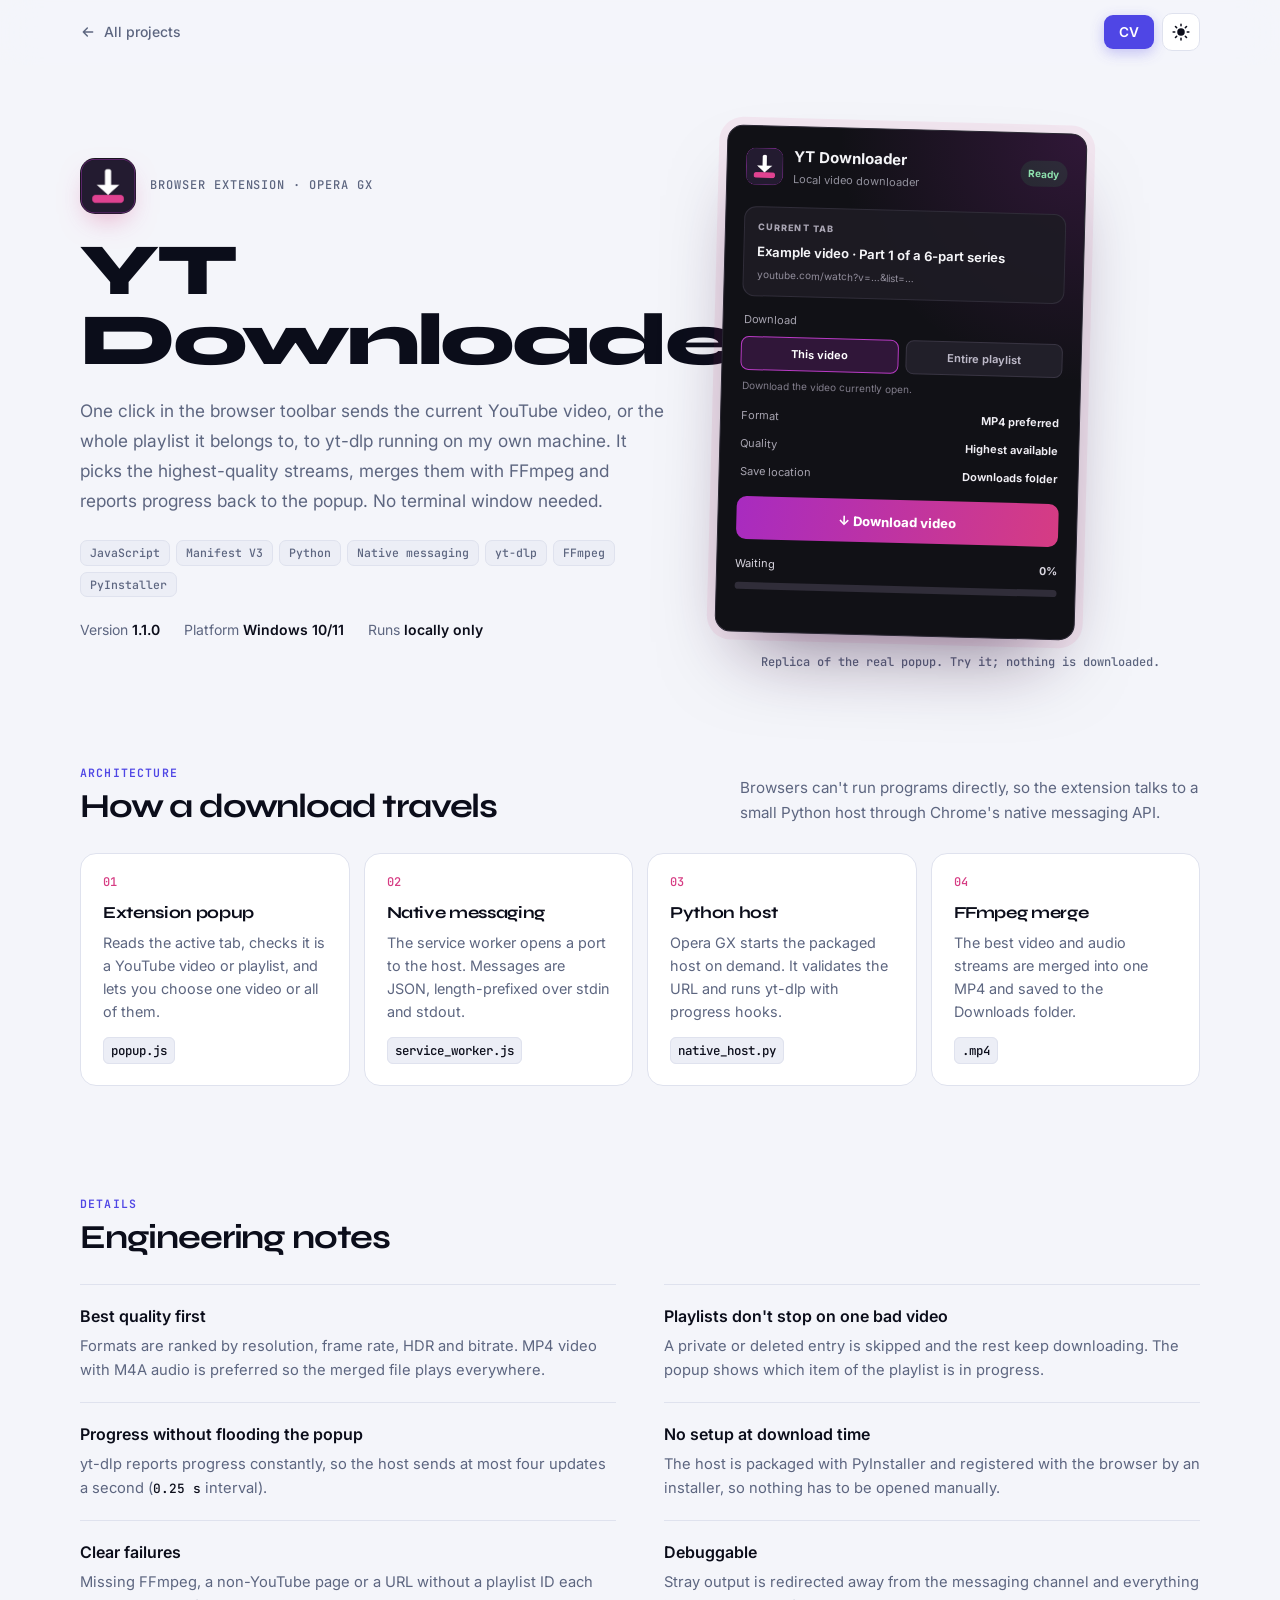
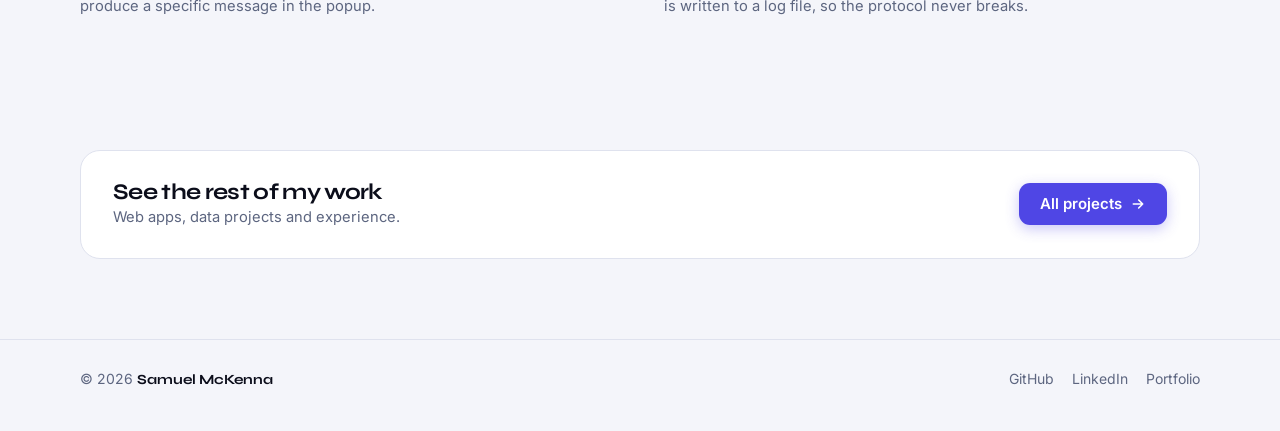
==== projects/yt-downloader.html @ ff686c4a "first commit" ====
<!DOCTYPE html>
<html lang="en">
<head>
<meta charset="UTF-8">
<meta name="viewport" content="width=device-width, initial-scale=1, viewport-fit=cover">
<title>YT Downloader</title>
<meta name="claude:viewport-fit-sides" content="cover">
<meta name="description" content="YT Downloader: an Opera GX extension by Samuel McKenna that downloads YouTube videos and playlists through yt-dlp.">
<link rel="icon" href="../assets/yt-downloader-icon.png">
<script>
  (function () {
    var r = document.documentElement, t = null;
    r.classList.add("js");
    try { t = localStorage.getItem("theme"); } catch (e) {}
    r.dataset.theme = t || r.dataset.theme || (matchMedia("(prefers-color-scheme: dark)").matches ? "dark" : "light");
  })();
</script>
<link rel="preconnect" href="https://fonts.googleapis.com">
<link rel="preconnect" href="https://fonts.gstatic.com" crossorigin>
<link rel="stylesheet" href="https://fonts.googleapis.com/css2?family=Syne:wght@600;700;800&family=Inter:wght@400;500;600&family=JetBrains+Mono:wght@400;500&display=swap">
<link rel="stylesheet" href="../assets/site.css">
<style>
  .page { --c: #D63C83; }
  .back {
    display: inline-flex; align-items: center; gap: 8px;
    font-size: .875rem; font-weight: 500; color: var(--muted); text-decoration: none;
    transition: color .2s;
  }
  .back svg { transition: transform .35s var(--ease-out); }
  .back:hover { color: var(--fg); }
  .back:hover svg { transform: translateX(-3px); }

  .p-hero {
    display: grid; grid-template-columns: minmax(0, 1.1fr) minmax(0, .9fr); gap: 56px; align-items: center;
    padding-block: 64px 40px;
  }
  @media (max-width: 900px) { .p-hero { grid-template-columns: 1fr; gap: 40px; padding-block: 40px 24px; } }
  .p-id { display: flex; align-items: center; gap: 14px; margin-bottom: 22px; }
  .p-id img { width: 56px; height: 56px; border-radius: 15px; box-shadow: 0 12px 30px -12px rgba(214, 60, 131, .6); }
  .p-kind { font: 500 .75rem/1.4 var(--font-m); letter-spacing: .08em; text-transform: uppercase; color: var(--muted); }
  .p-title { font: 800 clamp(2.6rem, 7vw, 4.6rem)/.95 var(--font-d); letter-spacing: -.045em; margin-bottom: 20px; }
  .p-lede { color: var(--muted); font-size: 1.08rem; line-height: 1.75; max-width: 54ch; margin-bottom: 24px; }
  .p-meta { display: flex; flex-wrap: wrap; gap: 8px 24px; font-size: .875rem; color: var(--muted); margin-top: 22px; }
  .p-meta b { color: var(--fg); font-weight: 600; }

  /* Full-size replica of the real popup (fixed dark look, as shipped) */
  .popup {
    width: 100%; max-width: 360px; justify-self: center;
    padding: 18px; border-radius: 16px; color: #F4F4F7; font-size: 12px;
    font-family: Inter, "Segoe UI", Arial, sans-serif;
    background: radial-gradient(circle at 100% 0%, rgba(173, 48, 191, .2), transparent 40%), #111116;
    border: 1px solid #2A2733;
    box-shadow: 0 40px 80px -30px rgba(40, 10, 50, .55), 0 0 0 8px color-mix(in srgb, var(--c) 8%, transparent);
    transform: rotate(1.5deg);
    transition: transform .8s var(--ease-out);
  }
  .popup:hover { transform: rotate(0) translateY(-4px); }
  .pp-head { display: flex; align-items: center; justify-content: space-between; }
  .pp-brand { display: flex; gap: 10px; align-items: center; }
  .pp-brand img { width: 38px; height: 38px; border-radius: 11px; }
  .pp-brand b { display: block; font-size: 15px; }
  .pp-brand span { color: #92919D; font-size: 11px; }
  .pp-conn { padding: 5px 8px; border-radius: 20px; font-size: 10px; font-weight: 700; color: #8DE0AD; background: rgba(54, 155, 91, .15); }
  .pp-video { margin-top: 18px; padding: 13px; border: 1px solid #302D39; border-radius: 12px; background: rgba(29, 27, 36, .9); }
  .pp-eyebrow { color: #A7A3B1; font-size: 9px; font-weight: 800; letter-spacing: 1.1px; }
  .pp-vtitle { margin-top: 8px; font-size: 13px; font-weight: 650; line-height: 1.45; }
  .pp-url { margin-top: 5px; color: #918D9B; font-size: 10px; overflow: hidden; text-overflow: ellipsis; white-space: nowrap; }
  .pp-modeh { margin: 15px 0 8px 2px; color: #A7A4B0; font-size: 11px; }
  .pp-modes { display: grid; grid-template-columns: 1fr 1fr; gap: 7px; }
  .pp-modes button {
    min-height: 34px; border: 1px solid #393543; border-radius: 8px; background: #211F29;
    color: #BCB8C7; font-family: inherit; font-size: 11px; font-weight: 650; cursor: pointer; transition: all .25s var(--ease-out);
  }
  .pp-modes button[aria-pressed="true"] { border-color: #B83BC4; background: rgba(168, 43, 192, .2); color: #FFF; }
  .pp-hint { margin: 7px 2px 0; color: #817D8B; font-size: 10px; min-height: 14px; }
  .pp-settings { display: grid; gap: 10px; margin: 14px 2px 16px; }
  .pp-row { display: flex; justify-content: space-between; color: #A7A4B0; font-size: 11px; }
  .pp-row b { color: #F0EEF4; font-weight: 650; }
  .pp-btn {
    width: 100%; min-height: 43px; border: 0; border-radius: 10px; cursor: pointer;
    background: linear-gradient(100deg, #A82BC0, #D63C83); color: #FFF; font-family: inherit; font-size: 13px; font-weight: 750;
    transition: filter .2s, transform .2s var(--ease-out);
  }
  .pp-btn:hover { filter: brightness(1.12); transform: translateY(-1px); }
  .pp-prog { margin-top: 16px; }
  .pp-ph { display: flex; justify-content: space-between; color: #D9D6E0; font-size: 11px; font-variant-numeric: tabular-nums; }
  .pp-track { height: 7px; margin-top: 9px; border-radius: 20px; background: #302D39; overflow: hidden; }
  .pp-bar { height: 100%; width: 0; border-radius: inherit; background: linear-gradient(90deg, #A82BC0, #E34B86); transition: width .25s linear; }
  .pp-note { margin-top: 10px; color: #918D9B; font-size: 10px; min-height: 14px; }
  .demo-cap { text-align: center; font: 500 .75rem/1.4 var(--font-m); color: var(--muted); margin-top: 18px; }

  /* Flow */
  .flow { list-style: none; display: grid; grid-template-columns: repeat(4, minmax(0, 1fr)); gap: 14px; counter-reset: step; }
  @media (max-width: 900px) { .flow { grid-template-columns: repeat(2, minmax(0, 1fr)); } }
  @media (max-width: 560px) { .flow { grid-template-columns: 1fr; } }
  .flow li {
    position: relative; counter-increment: step;
    padding: 22px; border-radius: var(--radius);
    background: var(--surface); border: 1px solid var(--border);
    transition: transform .5s var(--ease-out), border-color .3s;
  }
  .flow li:hover { transform: translateY(-4px); border-color: color-mix(in srgb, var(--c) 45%, var(--border)); }
  .flow li::before { content: counter(step, decimal-leading-zero); display: block; font: 500 .75rem/1 var(--font-m); color: var(--c); margin-bottom: 14px; }
  .flow h3 { font: 700 1.05rem/1.25 var(--font-d); letter-spacing: -.02em; margin-bottom: 8px; }
  .flow p { color: var(--muted); font-size: .9rem; line-height: 1.6; margin-bottom: 14px; }
  .flow code { font: 500 .78rem/1 var(--font-m); color: var(--fg); background: var(--surface-2); border: 1px solid var(--border); padding: 4px 7px; border-radius: 6px; }

  .notes { display: grid; grid-template-columns: repeat(2, minmax(0, 1fr)); gap: 0 48px; }
  @media (max-width: 760px) { .notes { grid-template-columns: 1fr; } }
  .note { padding-block: 20px; border-top: 1px solid var(--border); }
  .note h3 { font: 600 1rem/1.4 var(--font-b); margin-bottom: 6px; }
  .note p { color: var(--muted); font-size: .92rem; line-height: 1.65; max-width: 60ch; }
  .note code { font: 500 .8rem/1 var(--font-m); color: var(--fg); }

  .next {
    display: flex; align-items: center; justify-content: space-between; gap: 20px; flex-wrap: wrap;
    padding: 28px 32px; border-radius: 20px; background: var(--surface); border: 1px solid var(--border);
  }
  .next h2 { font: 700 1.4rem/1.2 var(--font-d); letter-spacing: -.03em; }
  .next p { color: var(--muted); font-size: .92rem; }
</style>
</head>
<body class="page">

<nav class="nav">
  <div class="c nav-row">
    <a class="back" href="../index.html#projects">
      <svg width="16" height="16" viewBox="0 0 24 24" fill="none" stroke="currentColor" stroke-width="2.2" stroke-linecap="round" stroke-linejoin="round"><path d="M19 12H5M11 18l-6-6 6-6"/></svg>
      All projects
    </a>
    <div class="nav-right">
      <a class="btn btn-primary btn-sm" href="../cv/Samuel-McKenna-CV.pdf" target="_blank" rel="noopener">CV</a>
      <button class="theme-toggle" id="themeToggle" type="button" aria-label="Switch theme">
        <svg width="18" height="18" viewBox="0 0 24 24" aria-hidden="true">
          <mask id="tt-mask"><rect width="24" height="24" fill="#fff"/><circle class="tt-cut" cx="17" cy="7" r="7" fill="#000"/></mask>
          <circle class="tt-core" cx="12" cy="12" r="5" fill="currentColor" mask="url(#tt-mask)"/>
          <g class="tt-rays" stroke="currentColor" stroke-width="2" stroke-linecap="round" fill="none">
            <path d="M12 1.5v2.2M12 20.3v2.2M1.5 12h2.2M20.3 12h2.2M4.6 4.6l1.6 1.6M17.8 17.8l1.6 1.6M4.6 19.4l1.6-1.6M17.8 6.2l1.6-1.6"/>
          </g>
        </svg>
      </button>
    </div>
  </div>
</nav>

<header class="c p-hero">
  <div>
    <div class="p-id reveal" style="--d:0">
      <img src="../assets/yt-downloader-icon.png" alt="">
      <span class="p-kind">Browser extension · Opera GX</span>
    </div>
    <h1 class="p-title reveal" style="--d:1">YT Downloader</h1>
    <p class="p-lede reveal" style="--d:2">
      One click in the browser toolbar sends the current YouTube video, or the whole playlist it belongs to,
      to yt-dlp running on my own machine. It picks the highest-quality streams, merges them with FFmpeg and
      reports progress back to the popup. No terminal window needed.
    </p>
    <div class="reveal" style="--d:3">
      <div class="chips">
        <span class="chip">JavaScript</span><span class="chip">Manifest V3</span><span class="chip">Python</span>
        <span class="chip">Native messaging</span><span class="chip">yt-dlp</span><span class="chip">FFmpeg</span><span class="chip">PyInstaller</span>
      </div>
      <div class="p-meta">
        <span>Version <b>1.1.0</b></span>
        <span>Platform <b>Windows 10/11</b></span>
        <span>Runs <b>locally only</b></span>
      </div>
    </div>
  </div>

  <div class="reveal" style="--d:2">
    <div class="popup" aria-label="Interactive replica of the extension popup">
      <div class="pp-head">
        <div class="pp-brand"><img src="../assets/yt-downloader-icon.png" alt=""><div><b>YT Downloader</b><span>Local video downloader</span></div></div>
        <span class="pp-conn">Ready</span>
      </div>
      <div class="pp-video">
        <div class="pp-eyebrow">CURRENT TAB</div>
        <div class="pp-vtitle">Example video · Part 1 of a 6-part series</div>
        <div class="pp-url">youtube.com/watch?v=…&amp;list=…</div>
      </div>
      <div class="pp-modeh">Download</div>
      <div class="pp-modes" role="group" aria-label="Download mode">
        <button type="button" id="ppVideo" aria-pressed="true">This video</button>
        <button type="button" id="ppList" aria-pressed="false">Entire playlist</button>
      </div>
      <p class="pp-hint" id="ppHint">Download the video currently open.</p>
      <div class="pp-settings">
        <div class="pp-row"><span>Format</span><b>MP4 preferred</b></div>
        <div class="pp-row"><span>Quality</span><b>Highest available</b></div>
        <div class="pp-row"><span>Save location</span><b>Downloads folder</b></div>
      </div>
      <button class="pp-btn" type="button" id="ppGo">↓ Download video</button>
      <div class="pp-prog">
        <div class="pp-ph"><span id="ppStatus">Waiting</span><b id="ppPct">0%</b></div>
        <div class="pp-track"><div class="pp-bar" id="ppBar"></div></div>
        <p class="pp-note" id="ppNote"></p>
      </div>
    </div>
    <p class="demo-cap">Replica of the real popup. Try it; nothing is downloaded.</p>
  </div>
</header>

<main>
  <section class="c section">
    <div class="sec-head reveal">
      <div>
        <p class="label">Architecture</p>
        <h2 class="sec-title">How a download travels</h2>
      </div>
      <p class="sec-sub">Browsers can't run programs directly, so the extension talks to a small Python host through Chrome's native messaging API.</p>
    </div>
    <ol class="flow">
      <li class="reveal" style="--d:0">
        <h3>Extension popup</h3>
        <p>Reads the active tab, checks it is a YouTube video or playlist, and lets you choose one video or all of them.</p>
        <code>popup.js</code>
      </li>
      <li class="reveal" style="--d:1">
        <h3>Native messaging</h3>
        <p>The service worker opens a port to the host. Messages are JSON, length-prefixed over stdin and stdout.</p>
        <code>service_worker.js</code>
      </li>
      <li class="reveal" style="--d:2">
        <h3>Python host</h3>
        <p>Opera GX starts the packaged host on demand. It validates the URL and runs yt-dlp with progress hooks.</p>
        <code>native_host.py</code>
      </li>
      <li class="reveal" style="--d:3">
        <h3>FFmpeg merge</h3>
        <p>The best video and audio streams are merged into one MP4 and saved to the Downloads folder.</p>
        <code>.mp4</code>
      </li>
    </ol>
  </section>

  <section class="c section">
    <div class="sec-head reveal">
      <div>
        <p class="label">Details</p>
        <h2 class="sec-title">Engineering notes</h2>
      </div>
    </div>
    <div class="notes">
      <div class="note reveal"><h3>Best quality first</h3><p>Formats are ranked by resolution, frame rate, HDR and bitrate. MP4 video with M4A audio is preferred so the merged file plays everywhere.</p></div>
      <div class="note reveal" style="--d:1"><h3>Playlists don't stop on one bad video</h3><p>A private or deleted entry is skipped and the rest keep downloading. The popup shows which item of the playlist is in progress.</p></div>
      <div class="note reveal"><h3>Progress without flooding the popup</h3><p>yt-dlp reports progress constantly, so the host sends at most four updates a second (<code>0.25 s</code> interval).</p></div>
      <div class="note reveal" style="--d:1"><h3>No setup at download time</h3><p>The host is packaged with PyInstaller and registered with the browser by an installer, so nothing has to be opened manually.</p></div>
      <div class="note reveal"><h3>Clear failures</h3><p>Missing FFmpeg, a non-YouTube page or a URL without a playlist ID each produce a specific message in the popup.</p></div>
      <div class="note reveal" style="--d:1"><h3>Debuggable</h3><p>Stray output is redirected away from the messaging channel and everything is written to a log file, so the protocol never breaks.</p></div>
    </div>
  </section>

  <section class="c section">
    <div class="next reveal">
      <div>
        <h2>See the rest of my work</h2>
        <p>Web apps, data projects and experience.</p>
      </div>
      <a class="btn btn-primary" href="../index.html#projects">
        All projects
        <svg width="16" height="16" viewBox="0 0 24 24" fill="none" stroke="currentColor" stroke-width="2.4" stroke-linecap="round" stroke-linejoin="round"><path d="M5 12h14M13 6l6 6-6 6"/></svg>
      </a>
    </div>
  </section>
</main>

<footer class="footer">
  <div class="c footer-row">
    <span>© <span data-year>2026</span> <strong>Samuel McKenna</strong></span>
    <div class="footer-links">
      <a href="https://github.com/Glimdy" target="_blank" rel="noopener">GitHub</a>
      <a href="https://www.linkedin.com/in/samuel-mckenna/" target="_blank" rel="noopener">LinkedIn</a>
      <a href="../index.html">Portfolio</a>
    </div>
  </div>
</footer>

<script>
  (() => {
    const v = document.getElementById("ppVideo"), l = document.getElementById("ppList");
    const hint = document.getElementById("ppHint"), go = document.getElementById("ppGo");
    const bar = document.getElementById("ppBar"), pct = document.getElementById("ppPct");
    const status = document.getElementById("ppStatus"), note = document.getElementById("ppNote");
    let playlist = false, timer = null;

    function setMode(p) {
      playlist = p;
      v.setAttribute("aria-pressed", String(!p));
      l.setAttribute("aria-pressed", String(p));
      hint.textContent = p ? "Download every video in this playlist." : "Download the video currently open.";
      go.textContent = p ? "↓ Download playlist" : "↓ Download video";
    }
    v.addEventListener("click", () => setMode(false));
    l.addEventListener("click", () => setMode(true));

    go.addEventListener("click", () => {
      clearInterval(timer);
      const total = playlist ? 6 : 1;
      let item = 1, p = 0;
      note.textContent = "";
      timer = setInterval(() => {
        p += 4 + Math.random() * 6;
        if (p >= 100) {
          if (item < total) { item++; p = 0; }
          else {
            p = 100; clearInterval(timer);
            status.textContent = "Done";
            note.textContent = playlist ? "6 videos saved to Downloads/Example playlist" : "Saved to Downloads";
          }
        }
        if (p < 100) status.textContent = p > 92 ? "Merging with FFmpeg" : (total > 1 ? `Downloading ${item} of ${total}` : "Downloading");
        const overall = total > 1 ? ((item - 1) * 100 + p) / total : p;
        bar.style.width = overall + "%";
        pct.textContent = Math.round(overall) + "%";
      }, 120);
    });
  })();
</script>
<script src="../assets/site.js"></script>
</body>
</html>
---- assets/site.css ----
/* Layout: sticky glass nav · asymmetric hero · bento project grid · two-column timeline */
:root {
  --bg:         #F4F5FA;
  --surface:    #FFFFFF;
  --surface-2:  #ECEEF6;
  --border:     #DFE2EE;
  --fg:         #0B0D1A;
  --muted:      #5D6680;
  --accent:     #4F46E5;
  --accent-dim: #ECEDFF;
  --accent-fg:  #FFFFFF;
  --ok:         #16A34A;
  --shadow:     rgba(16, 20, 48, .08);

  --font-d: 'Syne', 'Segoe UI', system-ui, sans-serif;
  --font-b: 'Inter', 'Segoe UI', system-ui, sans-serif;
  --font-m: 'JetBrains Mono', ui-monospace, 'Cascadia Mono', Consolas, monospace;

  --radius: 16px;
  --ease-out: cubic-bezier(.22, 1, .36, 1);
  --ease-io:  cubic-bezier(.65, 0, .35, 1);
  color-scheme: light;
}

@media (prefers-color-scheme: dark) {
  :root:not([data-theme="light"]) {
    --bg:         #07080E;
    --surface:    #0F1019;
    --surface-2:  #171A27;
    --border:     #222639;
    --fg:         #E7E9F4;
    --muted:      #8A93AB;
    --accent:     #7C83FF;
    --accent-dim: #1A1C3D;
    --accent-fg:  #0B0D1A;
    --ok:         #4ADE80;
    --shadow:     rgba(0, 0, 0, .45);
    color-scheme: dark;
  }
}
:root[data-theme="dark"] {
  --bg:         #07080E;
  --surface:    #0F1019;
  --surface-2:  #171A27;
  --border:     #222639;
  --fg:         #E7E9F4;
  --muted:      #8A93AB;
  --accent:     #7C83FF;
  --accent-dim: #1A1C3D;
  --accent-fg:  #0B0D1A;
  --ok:         #4ADE80;
  --shadow:     rgba(0, 0, 0, .45);
  color-scheme: dark;
}

*, *::before, *::after { box-sizing: border-box; margin: 0; padding: 0; }
html { scroll-behavior: smooth; scroll-padding-top: 80px; }
body {
  font-family: var(--font-b);
  font-size: 16px;
  background: var(--bg);
  color: var(--fg);
  line-height: 1.6;
  -webkit-font-smoothing: antialiased;
  overflow-x: hidden;
}
img { max-width: 100%; display: block; }
a { color: inherit; }
:focus-visible { outline: 2px solid var(--accent); outline-offset: 3px; border-radius: 6px; }
::selection { background: var(--accent); color: var(--accent-fg); }

.c {
  max-width: 1160px;
  margin: 0 auto;
  padding-left:  max(20px, env(safe-area-inset-left, 0px));
  padding-right: max(20px, env(safe-area-inset-right, 0px));
}

/* ─── Theme switch: circular reveal + icon morph ─── */
::view-transition-old(root), ::view-transition-new(root) { animation: none; mix-blend-mode: normal; }
::view-transition-new(root) { z-index: 2; }
.theme-fade, .theme-fade *, .theme-fade *::before, .theme-fade *::after {
  transition: background-color .5s var(--ease-io), color .5s var(--ease-io),
              border-color .5s var(--ease-io), fill .5s var(--ease-io) !important;
}

.theme-toggle {
  width: 38px; height: 38px;
  border-radius: 10px;
  border: 1px solid var(--border);
  background: var(--surface);
  color: var(--fg);
  cursor: pointer;
  display: grid; place-items: center;
  transition: background-color .2s, border-color .2s, transform .2s var(--ease-out);
}
.theme-toggle:hover { background: var(--surface-2); transform: rotate(-8deg) scale(1.05); }
.theme-toggle:active { transform: scale(.92); }
.theme-toggle svg { transition: transform .7s var(--ease-out); overflow: visible; }
.tt-core { r: 5px; transition: r .6s var(--ease-out); }
.tt-cut  { transform: translate(9px, -9px); transition: transform .6s var(--ease-out); }
.tt-rays { transform-box: view-box; transform-origin: 12px 12px;
           transition: transform .6s var(--ease-out), opacity .35s var(--ease-out); }
[data-theme="dark"] .theme-toggle svg { transform: rotate(-35deg); }
[data-theme="dark"] .tt-core { r: 8.5px; }
[data-theme="dark"] .tt-cut  { transform: translate(0, 0); }
[data-theme="dark"] .tt-rays { transform: rotate(90deg) scale(0); opacity: 0; }

/* ─── Nav ─── */
.nav {
  position: sticky;
  top: env(safe-area-inset-top, 0px);
  z-index: 50;
  background: color-mix(in srgb, var(--bg) 78%, transparent);
  backdrop-filter: blur(18px) saturate(1.6);
  -webkit-backdrop-filter: blur(18px) saturate(1.6);
  border-bottom: 1px solid transparent;
  transition: border-color .3s, box-shadow .3s;
}
.nav.scrolled { border-bottom-color: var(--border); box-shadow: 0 6px 24px var(--shadow); }
.nav-row { display: flex; align-items: center; justify-content: space-between; gap: 16px; height: 64px; }
.brand {
  font-family: var(--font-d); font-weight: 800; font-size: 1.1rem;
  letter-spacing: -.03em; text-decoration: none; white-space: nowrap;
}
.brand span { color: var(--accent); }
.nav-links { display: flex; gap: 2px; }
.nav-link {
  position: relative;
  font-size: .875rem; font-weight: 500; color: var(--muted);
  text-decoration: none; padding: 7px 12px; border-radius: 8px;
  transition: color .2s;
}
.nav-link::after {
  content: ""; position: absolute; left: 12px; right: 12px; bottom: 3px; height: 2px;
  background: var(--accent); border-radius: 2px;
  transform: scaleX(0); transform-origin: left;
  transition: transform .35s var(--ease-out);
}
.nav-link:hover, .nav-link.active { color: var(--fg); }
.nav-link:hover::after, .nav-link.active::after { transform: scaleX(1); }
.nav-right { display: flex; align-items: center; gap: 8px; }
@media (max-width: 760px) { .nav-links { display: none; } }

/* ─── Buttons ─── */
.btn {
  display: inline-flex; align-items: center; gap: 8px;
  padding: 11px 20px; border-radius: 11px;
  font: 600 .9375rem/1.2 var(--font-b);
  text-decoration: none; cursor: pointer; border: 1px solid transparent;
  transition: transform .3s var(--ease-out), box-shadow .3s var(--ease-out),
              background-color .2s, border-color .2s, color .2s;
  white-space: nowrap;
}
.btn svg { flex-shrink: 0; transition: transform .3s var(--ease-out); }
.btn:hover { transform: translateY(-2px); }
.btn:active { transform: translateY(0) scale(.98); }
.btn-primary { background: var(--accent); color: var(--accent-fg); box-shadow: 0 4px 14px color-mix(in srgb, var(--accent) 30%, transparent); }
.btn-primary:hover { box-shadow: 0 10px 30px color-mix(in srgb, var(--accent) 40%, transparent); }
.btn-primary:hover svg { transform: translateX(3px); }
.btn-ghost { background: var(--surface); color: var(--fg); border-color: var(--border); }
.btn-ghost:hover { border-color: color-mix(in srgb, var(--accent) 45%, var(--border)); }
.btn-sm { padding: 8px 14px; font-size: .85rem; border-radius: 9px; }

.icon-btn {
  width: 42px; height: 42px; border-radius: 11px;
  display: grid; place-items: center;
  background: var(--surface); border: 1px solid var(--border); color: var(--muted);
  text-decoration: none; cursor: pointer;
  transition: color .2s, border-color .2s, transform .3s var(--ease-out);
}
.icon-btn:hover { color: var(--fg); border-color: color-mix(in srgb, var(--accent) 45%, var(--border)); transform: translateY(-2px); }

/* ─── Section heads ─── */
.section { padding-block: 56px; }
.sec-head { display: flex; align-items: flex-end; justify-content: space-between; gap: 16px; flex-wrap: wrap; margin-bottom: 28px; }
.label {
  font: 600 .72rem/1 var(--font-m);
  letter-spacing: .1em; text-transform: uppercase; color: var(--accent);
  margin-bottom: 10px;
}
.sec-title { font: 700 clamp(1.6rem, 3.5vw, 2.1rem)/1.1 var(--font-d); letter-spacing: -.035em; text-wrap: balance; }
.sec-sub { color: var(--muted); max-width: 46ch; font-size: .95rem; }

/* ─── Chips ─── */
.chips { display: flex; flex-wrap: wrap; gap: 6px; }
.chip {
  font: 500 .72rem/1 var(--font-m);
  padding: 6px 9px; border-radius: 7px;
  background: var(--surface-2); color: var(--muted);
  border: 1px solid var(--border); white-space: nowrap;
}

/* ─── Reveal on scroll ─── */
@media (prefers-reduced-motion: no-preference) {
  .js .reveal { opacity: 0; transform: translateY(18px); filter: blur(4px); }
  .js .reveal.in {
    opacity: 1; transform: none; filter: none;
    transition: opacity .8s var(--ease-out), transform .8s var(--ease-out), filter .8s var(--ease-out);
    transition-delay: calc(var(--d, 0) * 70ms);
  }
}

/* ─── Footer ─── */
.footer { border-top: 1px solid var(--border); margin-top: 24px; }
.footer-row {
  display: flex; align-items: center; justify-content: space-between; gap: 16px; flex-wrap: wrap;
  padding-block: 28px 40px; color: var(--muted); font-size: .875rem;
}
.footer-row strong { color: var(--fg); font-family: var(--font-d); }
.footer-links { display: flex; gap: 18px; flex-wrap: wrap; }
.footer-links a { text-decoration: none; transition: color .2s; }
.footer-links a:hover { color: var(--fg); }

@media (prefers-reduced-motion: reduce) {
  *, *::before, *::after { transition-duration: .01ms !important; animation-duration: .01ms !important; }
  html { scroll-behavior: auto; }
}
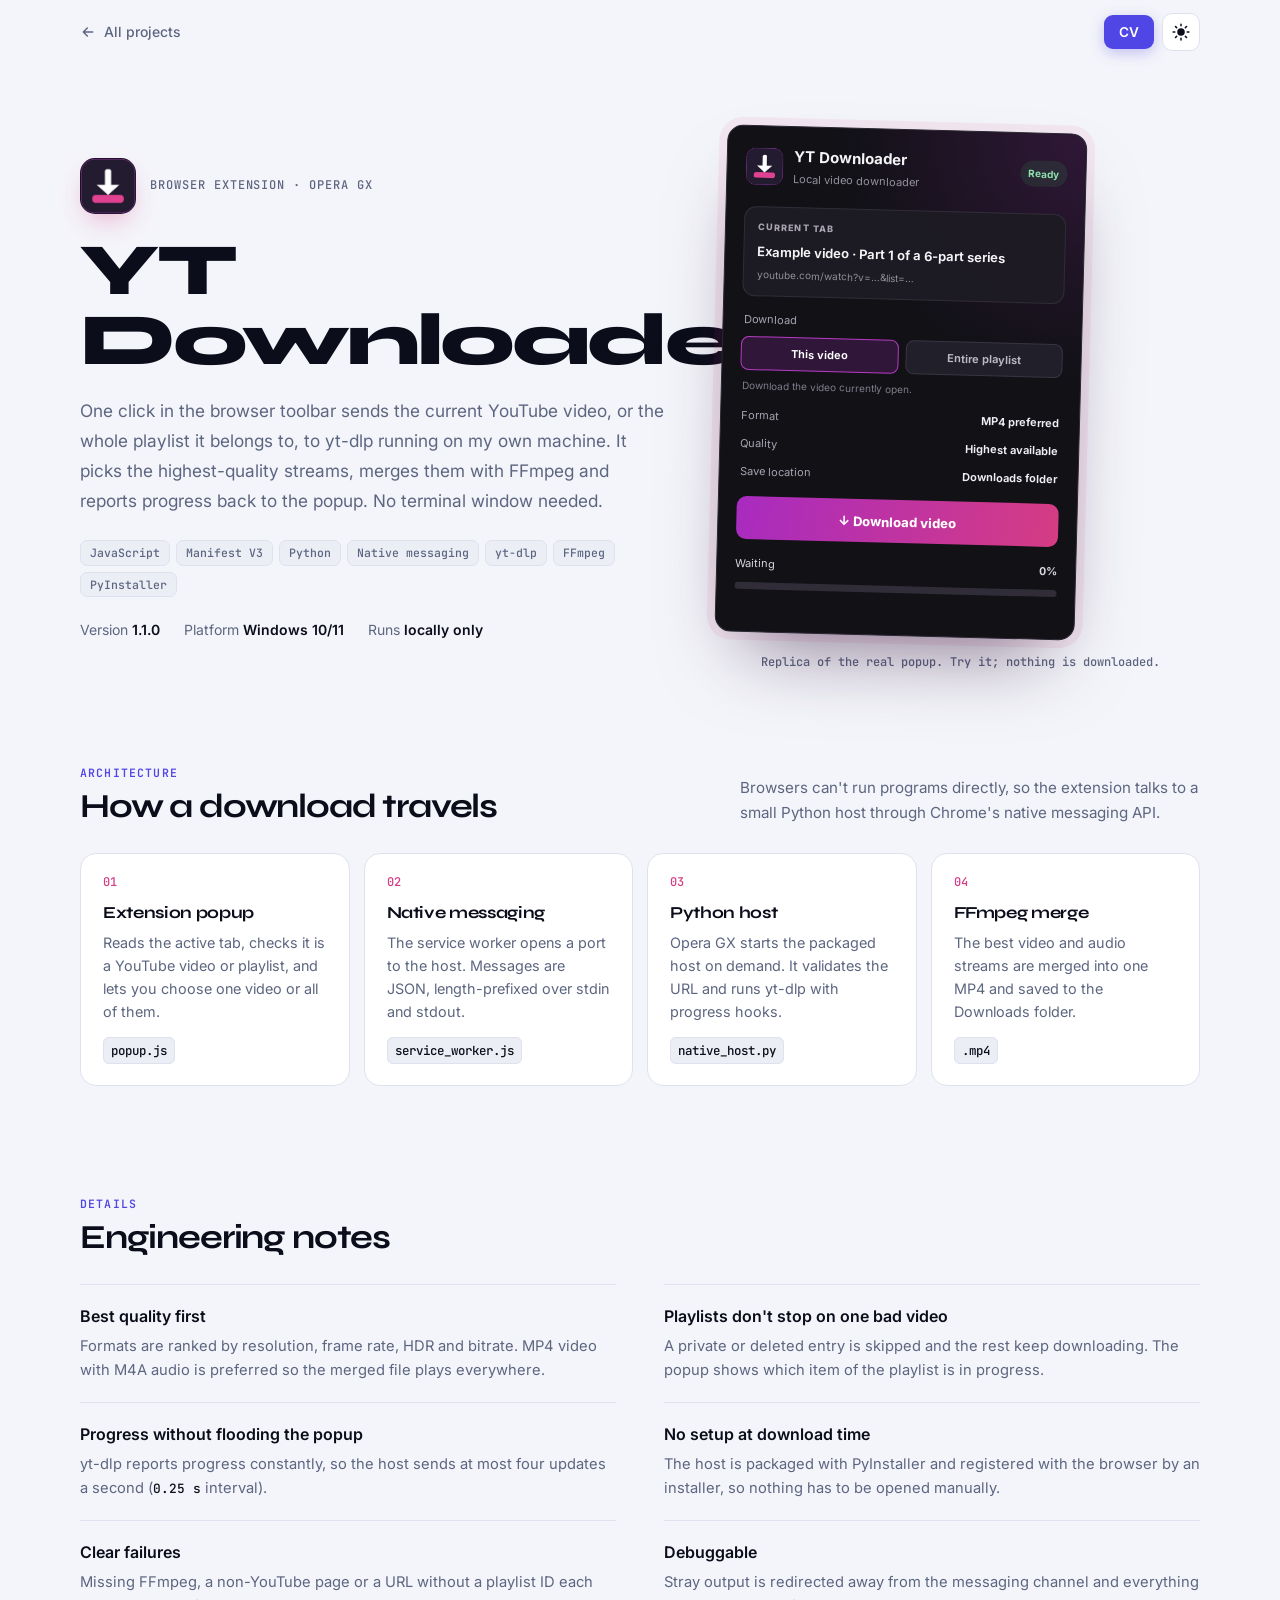
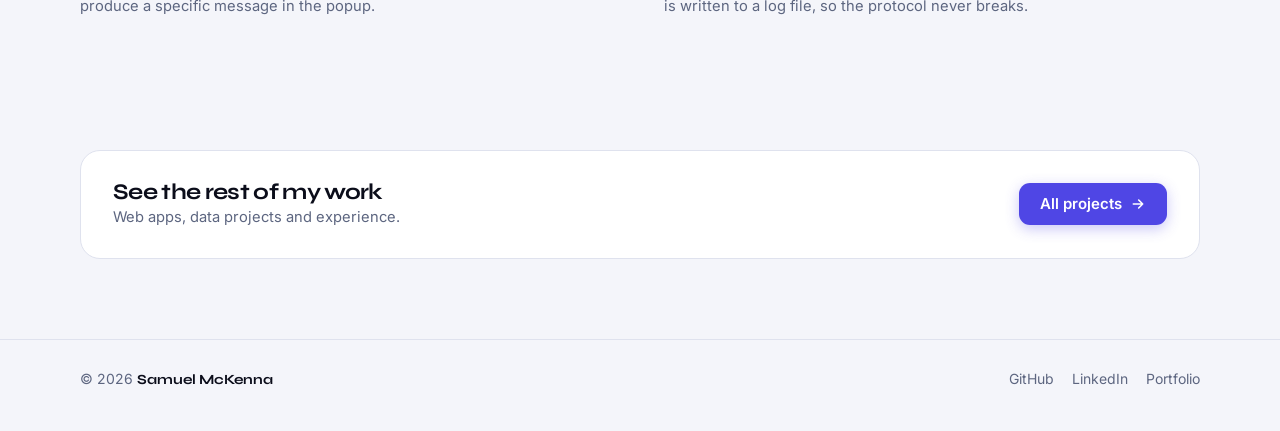
==== commit fe208f98: "Updated CV's" ====
--- a/projects/yt-downloader.html
+++ b/projects/yt-downloader.html
@@ -129,7 +129,7 @@
       All projects
     </a>
     <div class="nav-right">
-      <a class="btn btn-primary btn-sm" href="../cv/Samuel-McKenna-CV.pdf" target="_blank" rel="noopener">CV</a>
+      <a class="btn btn-primary btn-sm" href="../cv/CV_Samuel_McKenna.pdf" target="_blank" rel="noopener">CV</a>
       <button class="theme-toggle" id="themeToggle" type="button" aria-label="Switch theme">
         <svg width="18" height="18" viewBox="0 0 24 24" aria-hidden="true">
           <mask id="tt-mask"><rect width="24" height="24" fill="#fff"/><circle class="tt-cut" cx="17" cy="7" r="7" fill="#000"/></mask>
--- a/assets/site.css
+++ b/assets/site.css
@@ -1,5 +1,23 @@
-/* Layout: sticky glass nav · asymmetric hero · bento project grid · two-column timeline */
+/* Layout: sticky nav · asymmetric hero · bento project grid · two-column timeline */
+
+/* Registered colour tokens can be animated, so a theme switch fades the palette itself
+   and every colour derived from it (text, borders, SVG strokes, shadows) moves in sync. */
+@property --bg         { syntax: "<color>"; inherits: true; initial-value: #F4F5FA; }
+@property --surface    { syntax: "<color>"; inherits: true; initial-value: #FFFFFF; }
+@property --surface-2  { syntax: "<color>"; inherits: true; initial-value: #ECEEF6; }
+@property --border     { syntax: "<color>"; inherits: true; initial-value: #DFE2EE; }
+@property --fg         { syntax: "<color>"; inherits: true; initial-value: #0B0D1A; }
+@property --muted      { syntax: "<color>"; inherits: true; initial-value: #5D6680; }
+@property --accent     { syntax: "<color>"; inherits: true; initial-value: #4F46E5; }
+@property --accent-dim { syntax: "<color>"; inherits: true; initial-value: #ECEDFF; }
+@property --accent-fg  { syntax: "<color>"; inherits: true; initial-value: #FFFFFF; }
+@property --ok         { syntax: "<color>"; inherits: true; initial-value: #16A34A; }
+@property --shadow     { syntax: "<color>"; inherits: true; initial-value: rgba(16, 20, 48, .08); }
+
 :root {
+  transition: --bg .3s ease, --surface .3s ease, --surface-2 .3s ease, --border .3s ease,
+              --fg .3s ease, --muted .3s ease, --accent .3s ease, --accent-dim .3s ease,
+              --accent-fg .3s ease, --ok .3s ease, --shadow .3s ease;
   --bg:         #F4F5FA;
   --surface:    #FFFFFF;
   --surface-2:  #ECEEF6;
@@ -77,12 +95,10 @@
 }
 
 /* ─── Theme switch: circular reveal + icon morph ─── */
-::view-transition-old(root), ::view-transition-new(root) { animation: none; mix-blend-mode: normal; }
-::view-transition-new(root) { z-index: 2; }
-.theme-fade, .theme-fade *, .theme-fade *::before, .theme-fade *::after {
-  transition: background-color .5s var(--ease-io), color .5s var(--ease-io),
-              border-color .5s var(--ease-io), fill .5s var(--ease-io) !important;
-}
+/* While the palette fades, element-level colour transitions would lag behind it, so pause them.
+   The toggle icon keeps its morph. */
+.theme-fade *:not(.theme-toggle svg, .theme-toggle svg *),
+.theme-fade *::before, .theme-fade *::after { transition: none !important; }
 
 .theme-toggle {
   width: 38px; height: 38px;
@@ -111,9 +127,7 @@
   position: sticky;
   top: env(safe-area-inset-top, 0px);
   z-index: 50;
-  background: color-mix(in srgb, var(--bg) 78%, transparent);
-  backdrop-filter: blur(18px) saturate(1.6);
-  -webkit-backdrop-filter: blur(18px) saturate(1.6);
+  background: var(--bg);
   border-bottom: 1px solid transparent;
   transition: border-color .3s, box-shadow .3s;
 }
@@ -193,10 +207,10 @@
 
 /* ─── Reveal on scroll ─── */
 @media (prefers-reduced-motion: no-preference) {
-  .js .reveal { opacity: 0; transform: translateY(18px); filter: blur(4px); }
+  .js .reveal { opacity: 0; transform: translateY(18px); }
   .js .reveal.in {
-    opacity: 1; transform: none; filter: none;
-    transition: opacity .8s var(--ease-out), transform .8s var(--ease-out), filter .8s var(--ease-out);
+    opacity: 1; transform: none;
+    transition: opacity .8s var(--ease-out), transform .8s var(--ease-out);
     transition-delay: calc(var(--d, 0) * 70ms);
   }
 }
